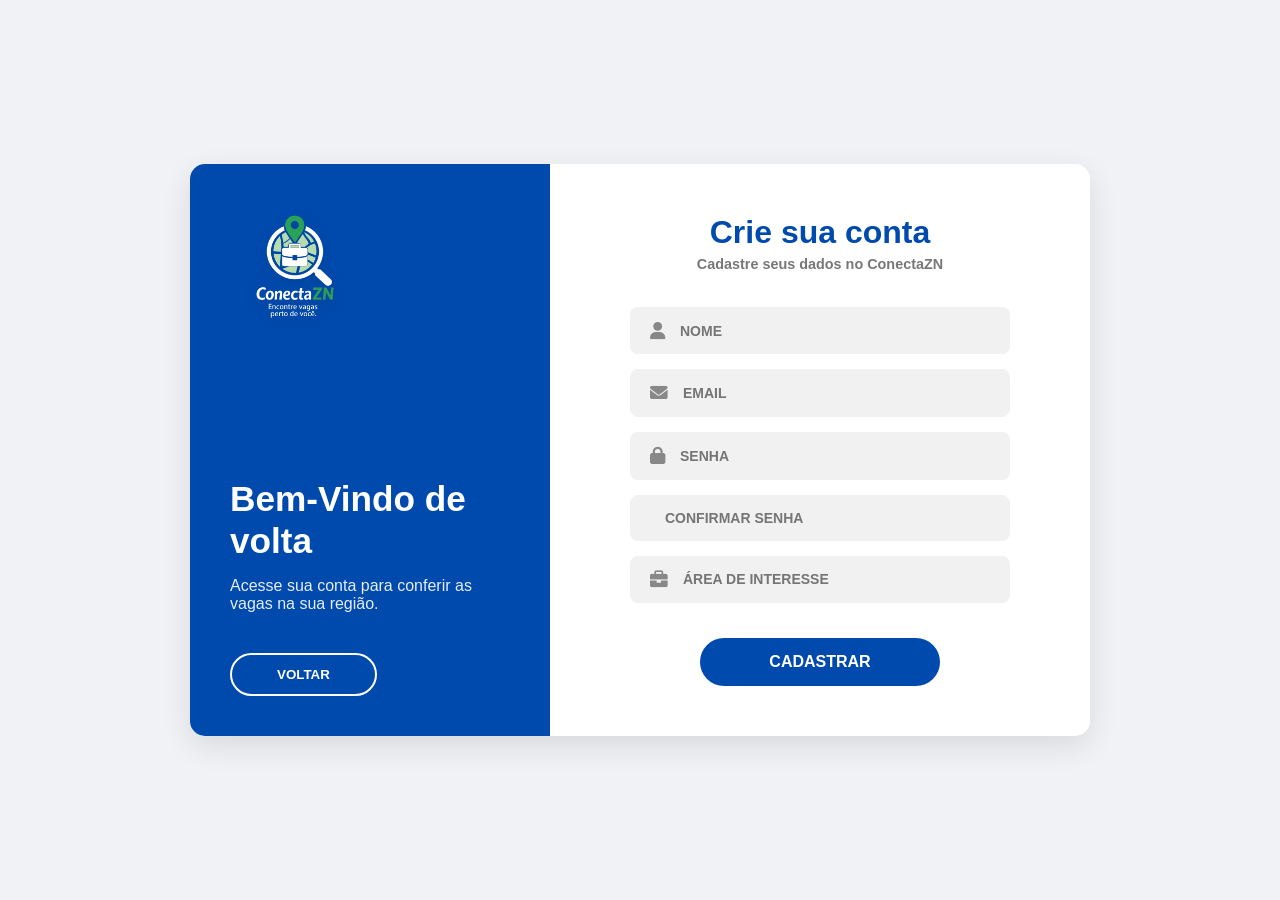
==== criar-cadastro.html @ 850192b7 "atualizando" ====
<!DOCTYPE html>
<html lang="pt-br">
<head>
    <meta charset="UTF-8">
    <meta name="viewport" content="width=device-width, initial-scale=1.0">
    <title>ConectaZN - Criar Conta</title>

    <link rel="stylesheet" href="https://cdnjs.cloudflare.com/ajax/libs/font-awesome/6.0.0/css/all.min.css">
    <link rel="stylesheet" href="style.css">
</head>
<body>

    <main class="card">
        <!-- PAINEL ESQUERDO (AZUL) -->
        <section class="painel-esquerdo">
            <img src="imagens/LOGO.png" alt="ConectaZN Logo" class="brand-logo"> <!-- Substitua pelo caminho do seu logo -->
            
            <div class="conteudo-texto">
                <h2>Bem-Vindo de volta</h2>
                <p>Acesse sua conta para conferir as vagas na sua região.</p>
                <button class="btn-outline">Voltar</button>
            </div>
        </section>

        <!-- PAINEL DIREITO (BRANCO) -->
        <section class="painel-direito">
            <h2>Crie sua conta</h2>
            <p class="subtitulo">Cadastre seus dados no ConectaZN</p>

            <form action="#">
                <!-- Campo Nome -->
                <div class="input-box">
                    <i class="fa-solid fa-user"></i>
                    <input type="text" placeholder="NOME" required>
                </div>

                <!-- Campo Email -->
                <div class="input-box">
                    <i class="fa-solid fa-envelope"></i>
                    <input type="email" placeholder="EMAIL" required>
                </div>

                <!-- Campo Senha -->
                <div class="input-box">
                    <i class="fa-solid fa-lock"></i>
                    <input type="password" placeholder="SENHA" required>
                </div>

                <!-- Campo Confirmar Senha -->
                <div class="input-box">
                    <i class="fa-solid fa-shield-halved"></i>
                    <input type="password" placeholder="CONFIRMAR SENHA" required>
                </div>

                <!-- Campo Área de Interesse -->
                <div class="input-box">
                    <i class="fa-solid fa-briefcase"></i>
                    <input type="text" placeholder="ÁREA DE INTERESSE" required>
                </div>

                <button type="submit" class="btn-solido">Cadastrar</button>
            </form>
        </section>
    </main>

</body>
</html>
---- style.css ----
/* RESET PADRÃO */
* {
    margin: 0;
    padding: 0;
    box-sizing: border-box;
    font-family: 'Segoe UI', Tahoma, Geneva, Verdana, sans-serif;
}

/* CENTRALIZAÇÃO DA TELA */
body {
    background-color: #f0f2f5;
    display: flex;
    justify-content: center;
    align-items: center;
    height: 100vh;
}

/* CONTAINER PRINCIPAL (O CARD) */
.card {
    background-color: #ffffff;
    width: 900px;
    min-height: 550px;
    display: flex;
    border-radius: 15px;
    box-shadow: 0 10px 30px rgba(0, 0, 0, 0.1);
    overflow: hidden;
}

/* PAINEL ESQUERDO (AZUL) */
.painel-esquerdo {
    background-color: #004aad; /* Azul principal da marca */
    width: 40%;
    color: white;
    padding: 40px;
    display: flex;
    flex-direction: column;
    justify-content: space-between;
}

/* Ajuste da imagem do Logo */
.brand-logo {
    width: 130px; 
    height: auto;
    filter: drop-shadow(0px 4px 6px rgba(0,0,0,0.1));
}

.conteudo-texto h2 {
    font-size: 2.2rem;
    margin-bottom: 15px;
    line-height: 1.2;
    font-weight: 800;
}

.conteudo-texto p {
    font-size: 1rem;
    margin-bottom: 40px;
    opacity: 0.9;
}

/* Botão Vazado (Entrar) */
.btn-outline {
    background: transparent;
    color: white;
    border: 2px solid white;
    padding: 12px 45px;
    border-radius: 30px;
    font-weight: bold;
    cursor: pointer;
    transition: 0.3s;
    text-transform: uppercase;
}

.btn-outline:hover {
    background-color: white;
    color: #004aad;
}

/* PAINEL DIREITO (BRANCO) */
.painel-direito {
    width: 60%;
    padding: 50px;
    display: flex;
    flex-direction: column;
    align-items: center;
    justify-content: center;
}

.painel-direito h2 {
    color: #004aad;
    font-size: 2rem;
    font-weight: 800;
    margin-bottom: 5px;
}

.subtitulo {
    color: #777;
    margin-bottom: 35px;
    font-size: 0.9rem;
    font-weight: 600;
}

form {
    width: 100%;
    max-width: 380px;
    display: flex;
    flex-direction: column;
    align-items: center;
}

/* CAIXA DOS CAMPOS (CINZA) */
.input-box {
    width: 100%;
    background-color: #f1f1f1;
    display: flex;
    align-items: center;
    padding: 15px 20px;
    margin-bottom: 15px;
    border-radius: 8px;
}

.input-box i {
    color: #888;
    margin-right: 15px;
    font-size: 1.1rem;
}

.input-box input {
    border: none;
    background: transparent;
    outline: none;
    width: 100%;
    font-size: 14px;
    font-weight: 600;
    color: #333;
}

/* BOTÃO CADASTRAR (AZUL) */
.btn-solido {
    background-color: #004aad; /* Azul alterado conforme solicitado */
    color: white;
    border: none;
    padding: 15px 0;
    width: 240px;
    border-radius: 30px;
    font-weight: bold;
    font-size: 1rem;
    cursor: pointer;
    margin-top: 20px;
    transition: 0.3s;
    text-transform: uppercase;
}

.btn-solido:hover {
    background-color: #003380; /* Tom mais escuro para o efeito de clique */
    box-shadow: 0 5px 15px rgba(0, 74, 173, 0.3);
}
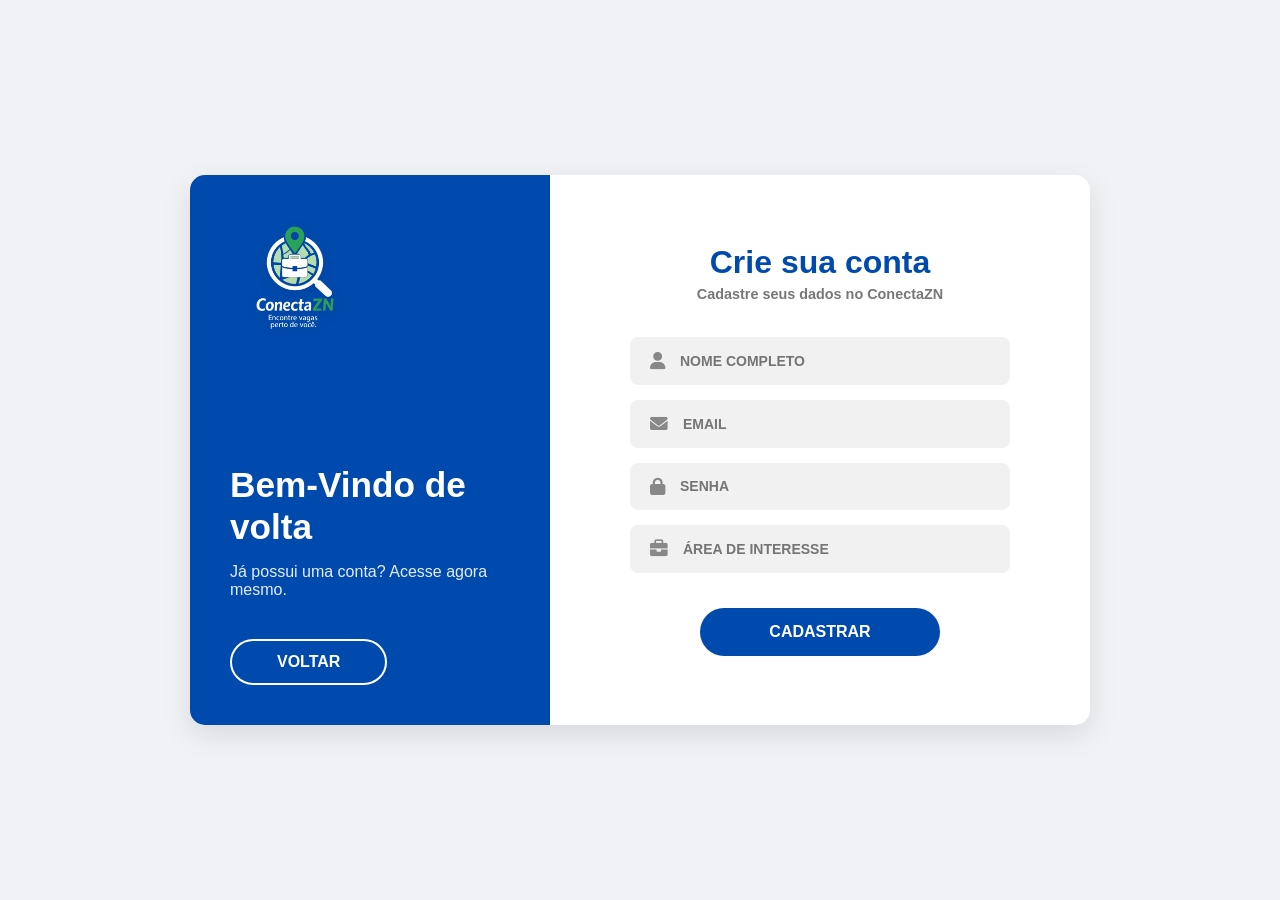
==== commit 8f9d81fd: "atualização" ====
--- a/criar-cadastro.html
+++ b/criar-cadastro.html
@@ -4,21 +4,19 @@
     <meta charset="UTF-8">
     <meta name="viewport" content="width=device-width, initial-scale=1.0">
     <title>ConectaZN - Criar Conta</title>
-
     <link rel="stylesheet" href="https://cdnjs.cloudflare.com/ajax/libs/font-awesome/6.0.0/css/all.min.css">
     <link rel="stylesheet" href="style.css">
 </head>
 <body>
-
     <main class="card">
         <!-- PAINEL ESQUERDO (AZUL) -->
         <section class="painel-esquerdo">
-            <img src="imagens/LOGO.png" alt="ConectaZN Logo" class="brand-logo"> <!-- Substitua pelo caminho do seu logo -->
-            
+            <img src="imagens/LOGO.png" alt="ConectaZN Logo" class="brand-logo">
             <div class="conteudo-texto">
                 <h2>Bem-Vindo de volta</h2>
-                <p>Acesse sua conta para conferir as vagas na sua região.</p>
-                <button class="btn-outline">Voltar</button>
+                <p>Já possui uma conta? Acesse agora mesmo.</p>
+                <!-- LINK PARA VOLTAR AO LOGIN -->
+                <a href="login.html" class="btn-outline" style="text-decoration: none; text-align: center; display: inline-block;">VOLTAR</a>
             </div>
         </section>
 
@@ -27,41 +25,27 @@
             <h2>Crie sua conta</h2>
             <p class="subtitulo">Cadastre seus dados no ConectaZN</p>
 
-            <form action="#">
-                <!-- Campo Nome -->
+            <form id="form-cadastro">
                 <div class="input-box">
                     <i class="fa-solid fa-user"></i>
-                    <input type="text" placeholder="NOME" required>
+                    <input type="text" id="reg-nome" placeholder="NOME COMPLETO" required>
                 </div>
-
-                <!-- Campo Email -->
                 <div class="input-box">
                     <i class="fa-solid fa-envelope"></i>
-                    <input type="email" placeholder="EMAIL" required>
+                    <input type="email" id="reg-email" placeholder="EMAIL" required>
                 </div>
-
-                <!-- Campo Senha -->
                 <div class="input-box">
                     <i class="fa-solid fa-lock"></i>
-                    <input type="password" placeholder="SENHA" required>
+                    <input type="password" id="reg-senha" placeholder="SENHA" required>
                 </div>
-
-                <!-- Campo Confirmar Senha -->
-                <div class="input-box">
-                    <i class="fa-solid fa-shield-halved"></i>
-                    <input type="password" placeholder="CONFIRMAR SENHA" required>
-                </div>
-
-                <!-- Campo Área de Interesse -->
                 <div class="input-box">
                     <i class="fa-solid fa-briefcase"></i>
-                    <input type="text" placeholder="ÁREA DE INTERESSE" required>
+                    <input type="text" id="reg-area" placeholder="ÁREA DE INTERESSE" required>
                 </div>
-
-                <button type="submit" class="btn-solido">Cadastrar</button>
+                <button type="submit" class="btn-solido">CADASTRAR</button>
             </form>
         </section>
     </main>
-
+    <script src="script.js"></script>
 </body>
 </html>
